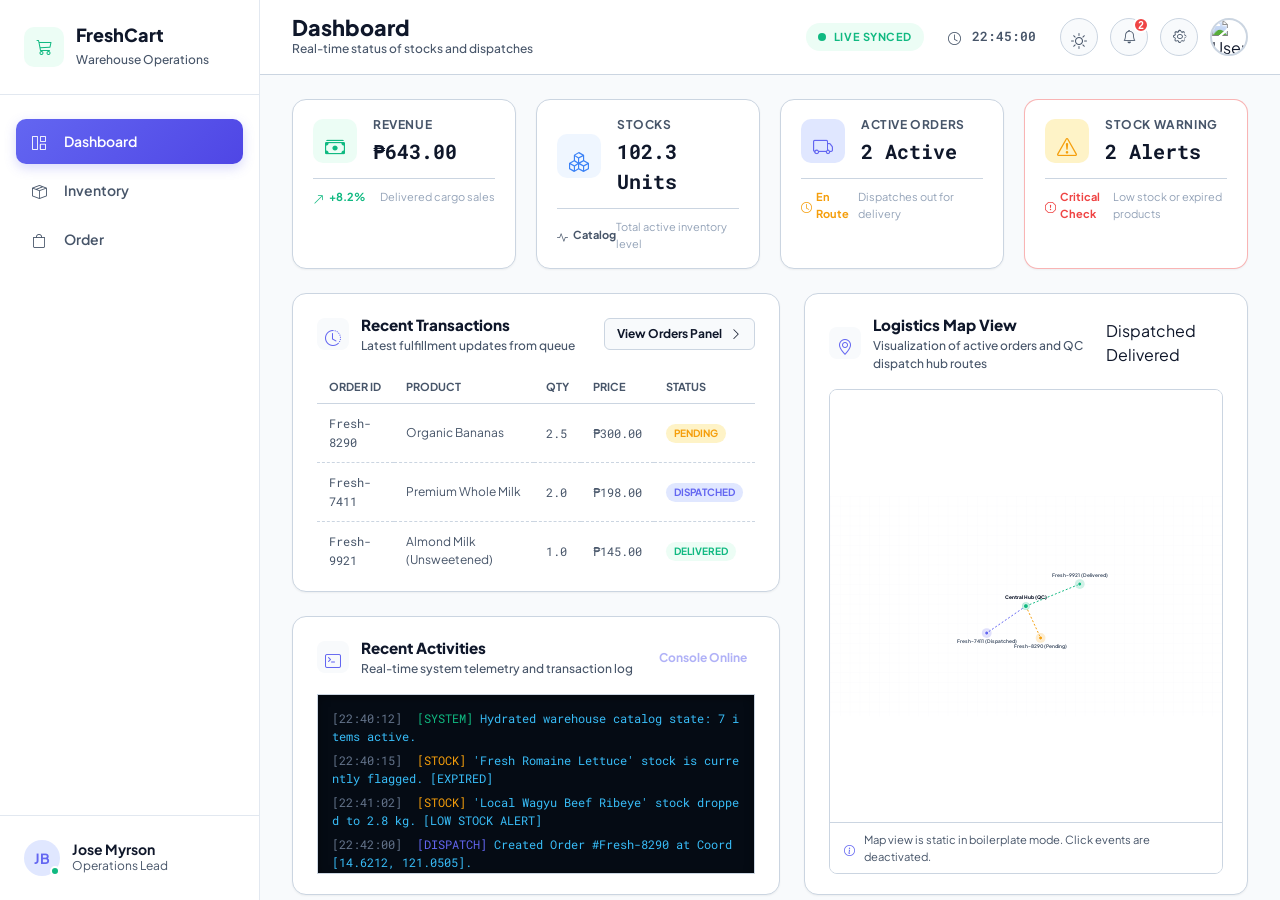
==== frontend/index.html @ cfe40409 "FreshCart Boilerplate" ====
<!DOCTYPE html>
<html lang="en">
<head>
  <meta charset="UTF-8">
  <meta http-equiv="refresh" content="0; url=dashboard.html">
  <title>FreshCart - Redirecting...</title>
  <script>
    window.location.href = "dashboard.html";
  </script>
</head>
<body>
  <p>Redirecting to <a href="dashboard.html">Dashboard</a>...</p>
</body>
</html>
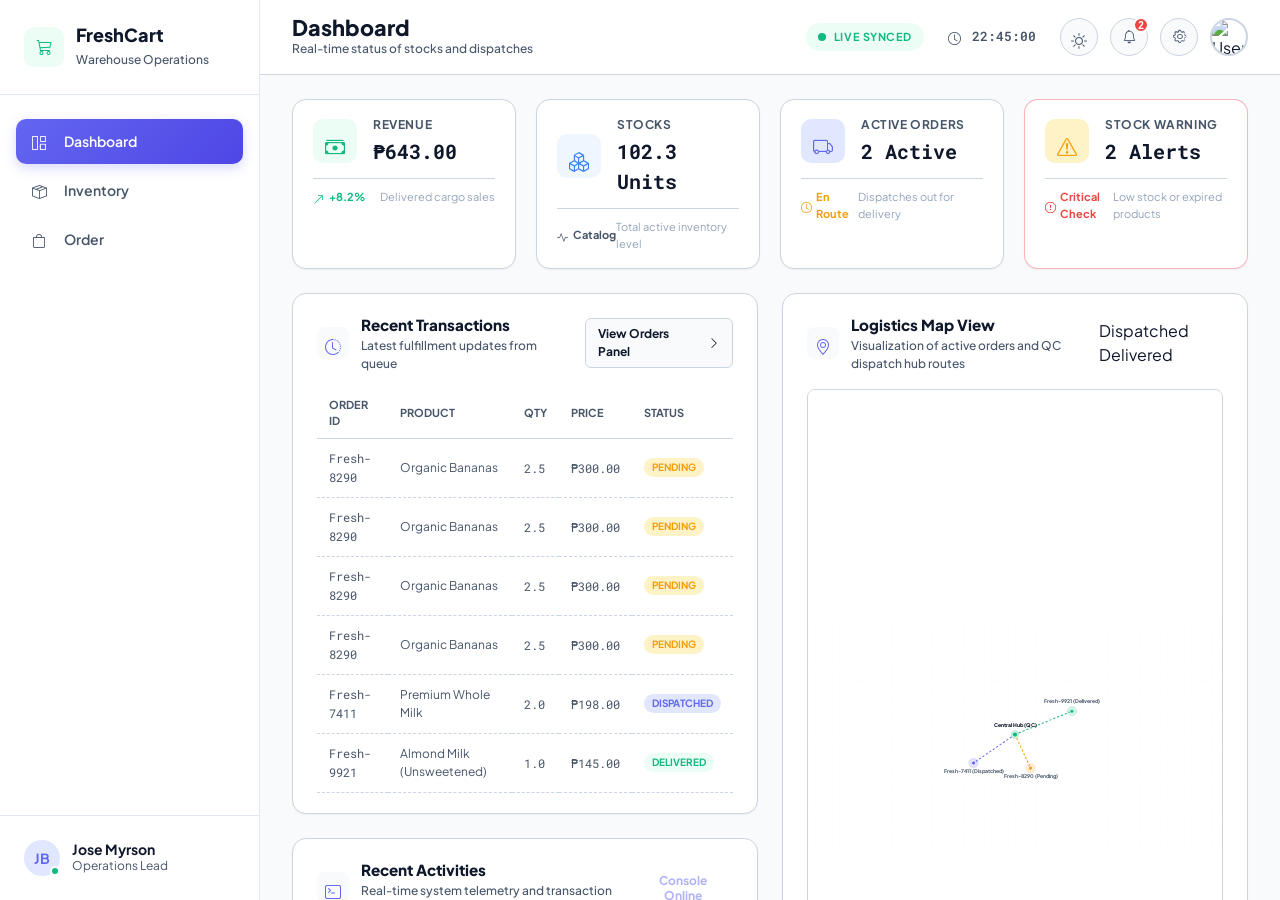
==== commit baf2134c: "feat: initialize LogiCart project with OOP architecture, inventory models, and dashboard structure" ====
--- a/frontend/index.html
+++ b/frontend/index.html
@@ -10,5 +10,6 @@
 </head>
 <body>
   <p>Redirecting to <a href="dashboard.html">Dashboard</a>...</p>
+ 
 </body>
 </html>
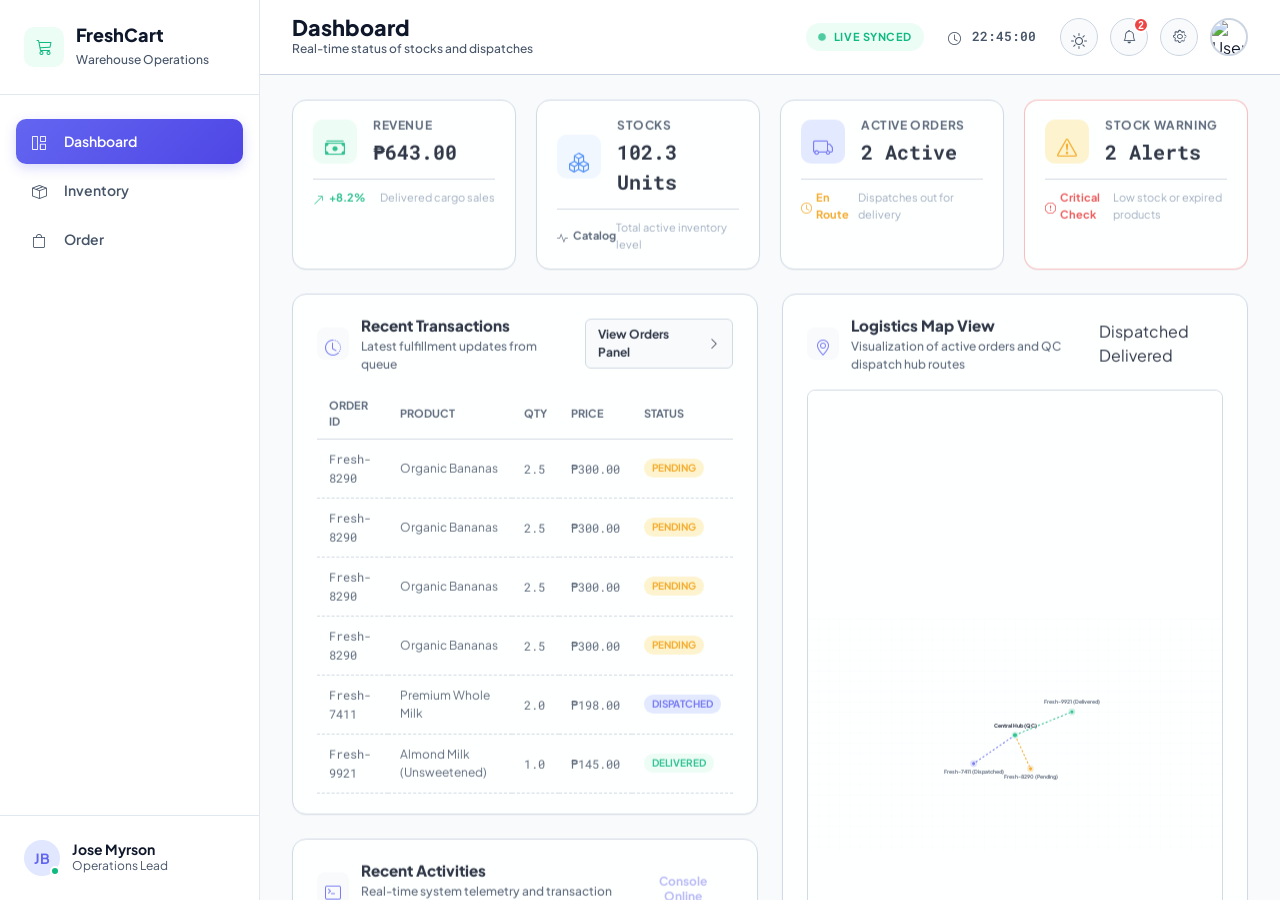
==== commit ac4a350d: "feat: implement product management system with OOP model classes and service layer" ====
--- a/frontend/index.html
+++ b/frontend/index.html
@@ -4,12 +4,8 @@
   <meta charset="UTF-8">
   <meta http-equiv="refresh" content="0; url=dashboard.html">
   <title>FreshCart - Redirecting...</title>
-  <script>
-    window.location.href = "dashboard.html";
-  </script>
 </head>
 <body>
-  <p>Redirecting to <a href="dashboard.html">Dashboard</a>...</p>
- 
+  <script type="module" src="javascript/app.js"></script>
 </body>
 </html>
